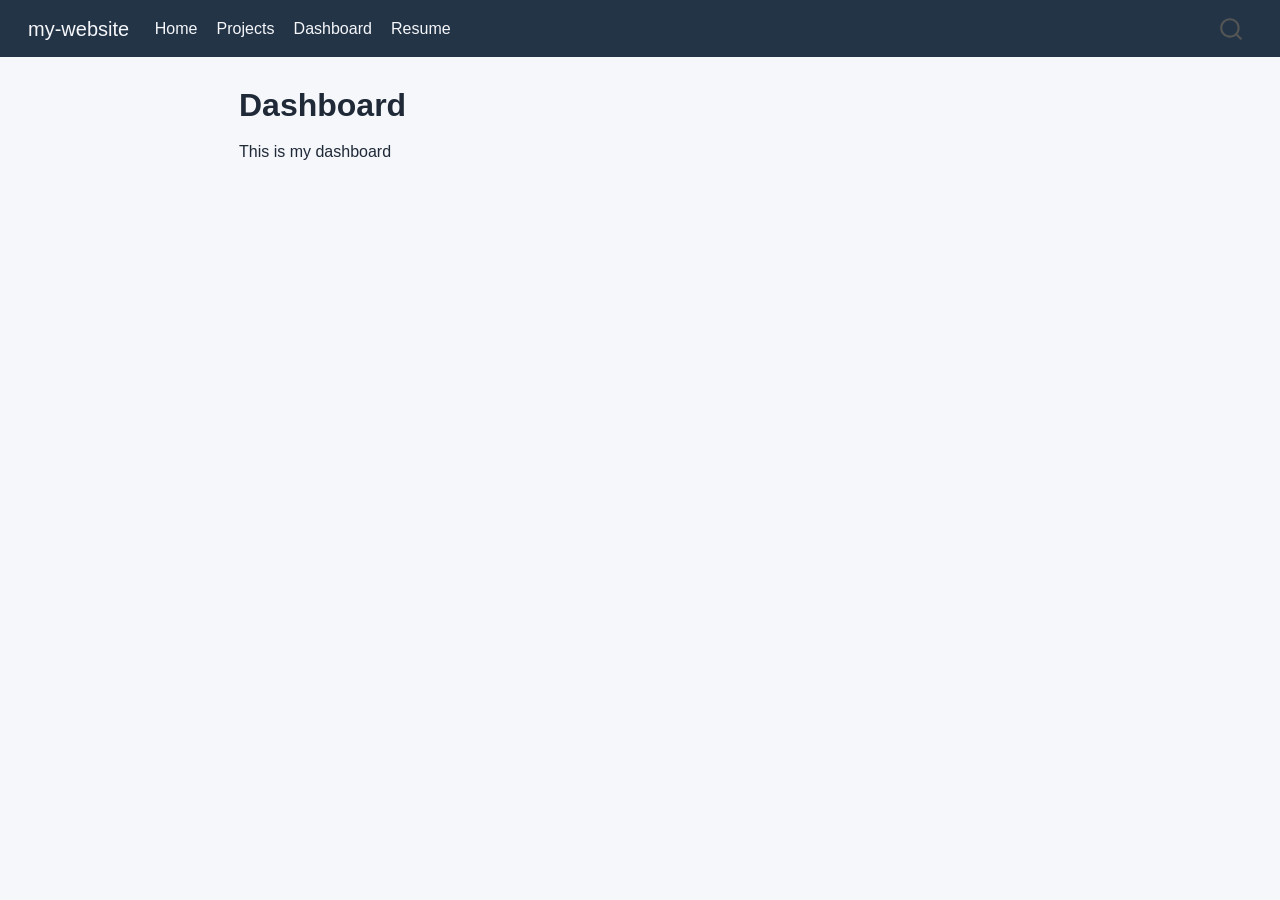
==== dashboard.html @ b2fcf681 "Built site for gh-pages" ====
<!DOCTYPE html>
<html xmlns="http://www.w3.org/1999/xhtml" lang="en" xml:lang="en"><head>

<meta charset="utf-8">
<meta name="generator" content="quarto-1.9.37">

<meta name="viewport" content="width=device-width, initial-scale=1.0, user-scalable=yes">


<title>Dashboard – my-website</title>
<style>
/* Default styles provided by pandoc.
** See https://pandoc.org/MANUAL.html#variables-for-html for config info.
*/
code{white-space: pre-wrap;}
span.smallcaps{font-variant: small-caps;}
div.columns{display: flex; gap: min(4vw, 1.5em);}
div.column{flex: auto; overflow-x: auto;}
div.hanging-indent{margin-left: 1.5em; text-indent: -1.5em;}
ul.task-list{list-style: none;}
ul.task-list li input[type="checkbox"] {
  width: 0.8em;
  margin: 0 0.8em 0.2em -1em; /* quarto-specific, see https://github.com/quarto-dev/quarto-cli/issues/4556 */ 
  vertical-align: middle;
}
</style>


<script src="site_libs/quarto-nav/quarto-nav.js"></script>
<script src="site_libs/quarto-nav/headroom.min.js"></script>
<script src="site_libs/clipboard/clipboard.min.js"></script>
<script src="site_libs/quarto-search/autocomplete.umd.js"></script>
<script src="site_libs/quarto-search/fuse.min.js"></script>
<script src="site_libs/quarto-search/quarto-search.js"></script>
<meta name="quarto:offset" content="./">
<script src="site_libs/quarto-html/quarto.js" type="module"></script>
<script src="site_libs/quarto-html/tabsets/tabsets.js" type="module"></script>
<script src="site_libs/quarto-html/popper.min.js"></script>
<script src="site_libs/quarto-html/tippy.umd.min.js"></script>
<script src="site_libs/quarto-html/anchor.min.js"></script>
<link href="site_libs/quarto-html/tippy.css" rel="stylesheet">
<link href="site_libs/quarto-html/quarto-syntax-highlighting-7f8f88aac4f3542376d5c11b86a4c14d.css" rel="stylesheet" id="quarto-text-highlighting-styles">
<script src="site_libs/bootstrap/bootstrap.min.js"></script>
<link href="site_libs/bootstrap/bootstrap-icons.css" rel="stylesheet">
<link href="site_libs/bootstrap/bootstrap-26445c06ce2e03be5a91d773bb42585d.min.css" rel="stylesheet" append-hash="true" id="quarto-bootstrap" data-mode="light">
<script id="quarto-search-options" type="application/json">{
  "location": "navbar",
  "copy-button": false,
  "collapse-after": 3,
  "panel-placement": "end",
  "type": "overlay",
  "limit": 50,
  "keyboard-shortcut": [
    "f",
    "/",
    "s"
  ],
  "show-item-context": false,
  "language": {
    "search-no-results-text": "No results",
    "search-matching-documents-text": "matching documents",
    "search-copy-link-title": "Copy link to search",
    "search-hide-matches-text": "Hide additional matches",
    "search-more-match-text": "more match in this document",
    "search-more-matches-text": "more matches in this document",
    "search-clear-button-title": "Clear",
    "search-text-placeholder": "",
    "search-detached-cancel-button-title": "Cancel",
    "search-submit-button-title": "Submit",
    "search-label": "Search"
  }
}</script>


<link rel="stylesheet" href="styles.css">
</head>

<body class="nav-fixed fullcontent quarto-light">

<div id="quarto-search-results"></div>
  <header id="quarto-header" class="headroom fixed-top">
    <nav class="navbar navbar-expand-lg " data-bs-theme="dark">
      <div class="navbar-container container-fluid">
      <div class="navbar-brand-container mx-auto">
    <a class="navbar-brand" href="./index.html">
    <span class="navbar-title">my-website</span>
    </a>
  </div>
            <div id="quarto-search" class="" title="Search"></div>
          <button class="navbar-toggler" type="button" data-bs-toggle="collapse" data-bs-target="#navbarCollapse" aria-controls="navbarCollapse" role="menu" aria-expanded="false" aria-label="Toggle navigation" onclick="if (window.quartoToggleHeadroom) { window.quartoToggleHeadroom(); }">
  <span class="navbar-toggler-icon"></span>
</button>
          <div class="collapse navbar-collapse" id="navbarCollapse">
            <ul class="navbar-nav navbar-nav-scroll me-auto">
  <li class="nav-item">
    <a class="nav-link" href="./index.html"> 
<span class="menu-text">Home</span></a>
  </li>  
  <li class="nav-item">
    <a class="nav-link" href="./projects.html"> 
<span class="menu-text">Projects</span></a>
  </li>  
  <li class="nav-item">
    <a class="nav-link active" href="./dashboard.html" aria-current="page"> 
<span class="menu-text">Dashboard</span></a>
  </li>  
  <li class="nav-item">
    <a class="nav-link" href="./resume.html"> 
<span class="menu-text">Resume</span></a>
  </li>  
</ul>
          </div> <!-- /navcollapse -->
            <div class="quarto-navbar-tools">
</div>
      </div> <!-- /container-fluid -->
    </nav>
</header>
<!-- content -->
<div id="quarto-content" class="quarto-container page-columns page-rows-contents page-layout-article page-navbar">
<!-- sidebar -->
<!-- margin-sidebar -->
    
<!-- main -->
<main class="content" id="quarto-document-content">

<header id="title-block-header" class="quarto-title-block default">
<div class="quarto-title">
<h1 class="title">Dashboard</h1>
</div>



<div class="quarto-title-meta">

    
  
    
  </div>
  


</header>


<p>This is my dashboard</p>



</main> <!-- /main -->
<script id="quarto-html-after-body" type="application/javascript">
  window.document.addEventListener("DOMContentLoaded", function (event) {
    const icon = "";
    const anchorJS = new window.AnchorJS();
    anchorJS.options = {
      placement: 'right',
      icon: icon
    };
    anchorJS.add('.anchored');
    const isCodeAnnotation = (el) => {
      for (const clz of el.classList) {
        if (clz.startsWith('code-annotation-')) {                     
          return true;
        }
      }
      return false;
    }
    const onCopySuccess = function(e) {
      // button target
      const button = e.trigger;
      // don't keep focus
      button.blur();
      // flash "checked"
      button.classList.add('code-copy-button-checked');
      var currentTitle = button.getAttribute("title");
      button.setAttribute("title", "Copied!");
      let tooltip;
      if (window.bootstrap) {
        button.setAttribute("data-bs-toggle", "tooltip");
        button.setAttribute("data-bs-placement", "left");
        button.setAttribute("data-bs-title", "Copied!");
        tooltip = new bootstrap.Tooltip(button, 
          { trigger: "manual", 
            customClass: "code-copy-button-tooltip",
            offset: [0, -8]});
        tooltip.show();    
      }
      setTimeout(function() {
        if (tooltip) {
          tooltip.hide();
          button.removeAttribute("data-bs-title");
          button.removeAttribute("data-bs-toggle");
          button.removeAttribute("data-bs-placement");
        }
        button.setAttribute("title", currentTitle);
        button.classList.remove('code-copy-button-checked');
      }, 1000);
      // clear code selection
      e.clearSelection();
    }
    const getTextToCopy = function(trigger) {
      const outerScaffold = trigger.parentElement.cloneNode(true);
      const codeEl = outerScaffold.querySelector('code');
      for (const childEl of codeEl.children) {
        if (isCodeAnnotation(childEl)) {
          childEl.remove();
        }
      }
      return codeEl.innerText;
    }
    const clipboard = new window.ClipboardJS('.code-copy-button:not([data-in-quarto-modal])', {
      text: getTextToCopy
    });
    clipboard.on('success', onCopySuccess);
    if (window.document.getElementById('quarto-embedded-source-code-modal')) {
      const clipboardModal = new window.ClipboardJS('.code-copy-button[data-in-quarto-modal]', {
        text: getTextToCopy,
        container: window.document.getElementById('quarto-embedded-source-code-modal')
      });
      clipboardModal.on('success', onCopySuccess);
    }
      var localhostRegex = new RegExp(/^(?:http|https):\/\/localhost\:?[0-9]*\//);
      var mailtoRegex = new RegExp(/^mailto:/);
        var filterRegex = new RegExp('/' + window.location.host + '/');
      var isInternal = (href) => {
          return filterRegex.test(href) || localhostRegex.test(href) || mailtoRegex.test(href);
      }
      // Inspect non-navigation links and adorn them if external
     var links = window.document.querySelectorAll('a[href]:not(.nav-link):not(.navbar-brand):not(.toc-action):not(.sidebar-link):not(.sidebar-item-toggle):not(.pagination-link):not(.no-external):not([aria-hidden]):not(.dropdown-item):not(.quarto-navigation-tool):not(.about-link)');
      for (var i=0; i<links.length; i++) {
        const link = links[i];
        if (!isInternal(link.href)) {
          // undo the damage that might have been done by quarto-nav.js in the case of
          // links that we want to consider external
          if (link.dataset.originalHref !== undefined) {
            link.href = link.dataset.originalHref;
          }
        }
      }
    function tippyHover(el, contentFn, onTriggerFn, onUntriggerFn) {
      const config = {
        allowHTML: true,
        maxWidth: 500,
        delay: 100,
        arrow: false,
        appendTo: function(el) {
            return el.parentElement;
        },
        interactive: true,
        interactiveBorder: 10,
        theme: 'quarto',
        placement: 'bottom-start',
      };
      if (contentFn) {
        config.content = contentFn;
      }
      if (onTriggerFn) {
        config.onTrigger = onTriggerFn;
      }
      if (onUntriggerFn) {
        config.onUntrigger = onUntriggerFn;
      }
      window.tippy(el, config); 
    }
    const noterefs = window.document.querySelectorAll('a[role="doc-noteref"]');
    for (var i=0; i<noterefs.length; i++) {
      const ref = noterefs[i];
      tippyHover(ref, function() {
        // use id or data attribute instead here
        let href = ref.getAttribute('data-footnote-href') || ref.getAttribute('href');
        try { href = new URL(href).hash; } catch {}
        const id = href.replace(/^#\/?/, "");
        const note = window.document.getElementById(id);
        if (note) {
          return note.innerHTML;
        } else {
          return "";
        }
      });
    }
    const xrefs = window.document.querySelectorAll('a.quarto-xref');
    const processXRef = (id, note) => {
      // Strip column container classes
      const stripColumnClz = (el) => {
        el.classList.remove("page-full", "page-columns");
        if (el.children) {
          for (const child of el.children) {
            stripColumnClz(child);
          }
        }
      }
      stripColumnClz(note)
      if (id === null || id.startsWith('sec-')) {
        // Special case sections, only their first couple elements
        const container = document.createElement("div");
        if (note.children && note.children.length > 2) {
          container.appendChild(note.children[0].cloneNode(true));
          for (let i = 1; i < note.children.length; i++) {
            const child = note.children[i];
            if (child.tagName === "P" && child.innerText === "") {
              continue;
            } else {
              container.appendChild(child.cloneNode(true));
              break;
            }
          }
          if (window.Quarto?.typesetMath) {
            window.Quarto.typesetMath(container);
          }
          return container.innerHTML
        } else {
          if (window.Quarto?.typesetMath) {
            window.Quarto.typesetMath(note);
          }
          return note.innerHTML;
        }
      } else {
        // Remove any anchor links if they are present
        const anchorLink = note.querySelector('a.anchorjs-link');
        if (anchorLink) {
          anchorLink.remove();
        }
        if (window.Quarto?.typesetMath) {
          window.Quarto.typesetMath(note);
        }
        if (note.classList.contains("callout")) {
          return note.outerHTML;
        } else {
          return note.innerHTML;
        }
      }
    }
    for (var i=0; i<xrefs.length; i++) {
      const xref = xrefs[i];
      tippyHover(xref, undefined, function(instance) {
        instance.disable();
        let url = xref.getAttribute('href');
        let hash = undefined; 
        if (url.startsWith('#')) {
          hash = url;
        } else {
          try { hash = new URL(url).hash; } catch {}
        }
        if (hash) {
          const id = hash.replace(/^#\/?/, "");
          const note = window.document.getElementById(id);
          if (note !== null) {
            try {
              const html = processXRef(id, note.cloneNode(true));
              instance.setContent(html);
            } finally {
              instance.enable();
              instance.show();
            }
          } else {
            // See if we can fetch this
            fetch(url.split('#')[0])
            .then(res => res.text())
            .then(html => {
              const parser = new DOMParser();
              const htmlDoc = parser.parseFromString(html, "text/html");
              const note = htmlDoc.getElementById(id);
              if (note !== null) {
                const html = processXRef(id, note);
                instance.setContent(html);
              } 
            }).finally(() => {
              instance.enable();
              instance.show();
            });
          }
        } else {
          // See if we can fetch a full url (with no hash to target)
          // This is a special case and we should probably do some content thinning / targeting
          fetch(url)
          .then(res => res.text())
          .then(html => {
            const parser = new DOMParser();
            const htmlDoc = parser.parseFromString(html, "text/html");
            const note = htmlDoc.querySelector('main.content');
            if (note !== null) {
              // This should only happen for chapter cross references
              // (since there is no id in the URL)
              // remove the first header
              if (note.children.length > 0 && note.children[0].tagName === "HEADER") {
                note.children[0].remove();
              }
              const html = processXRef(null, note);
              instance.setContent(html);
            } 
          }).finally(() => {
            instance.enable();
            instance.show();
          });
        }
      }, function(instance) {
      });
    }
        let selectedAnnoteEl;
        const selectorForAnnotation = ( cell, annotation) => {
          let cellAttr = 'data-code-cell="' + cell + '"';
          let lineAttr = 'data-code-annotation="' +  annotation + '"';
          const selector = 'span[' + cellAttr + '][' + lineAttr + ']';
          return selector;
        }
        const selectCodeLines = (annoteEl) => {
          const doc = window.document;
          const targetCell = annoteEl.getAttribute("data-target-cell");
          const targetAnnotation = annoteEl.getAttribute("data-target-annotation");
          const annoteSpan = window.document.querySelector(selectorForAnnotation(targetCell, targetAnnotation));
          const lines = annoteSpan.getAttribute("data-code-lines").split(",");
          const lineIds = lines.map((line) => {
            return targetCell + "-" + line;
          })
          let top = null;
          let height = null;
          let parent = null;
          if (lineIds.length > 0) {
              //compute the position of the single el (top and bottom and make a div)
              const el = window.document.getElementById(lineIds[0]);
              top = el.offsetTop;
              height = el.offsetHeight;
              parent = el.parentElement.parentElement;
            if (lineIds.length > 1) {
              const lastEl = window.document.getElementById(lineIds[lineIds.length - 1]);
              const bottom = lastEl.offsetTop + lastEl.offsetHeight;
              height = bottom - top;
            }
            if (top !== null && height !== null && parent !== null) {
              // cook up a div (if necessary) and position it 
              let div = window.document.getElementById("code-annotation-line-highlight");
              if (div === null) {
                div = window.document.createElement("div");
                div.setAttribute("id", "code-annotation-line-highlight");
                div.style.position = 'absolute';
                parent.appendChild(div);
              }
              div.style.top = top - 2 + "px";
              div.style.height = height + 4 + "px";
              div.style.left = 0;
              let gutterDiv = window.document.getElementById("code-annotation-line-highlight-gutter");
              if (gutterDiv === null) {
                gutterDiv = window.document.createElement("div");
                gutterDiv.setAttribute("id", "code-annotation-line-highlight-gutter");
                gutterDiv.style.position = 'absolute';
                const codeCell = window.document.getElementById(targetCell);
                const gutter = codeCell.querySelector('.code-annotation-gutter');
                gutter.appendChild(gutterDiv);
              }
              gutterDiv.style.top = top - 2 + "px";
              gutterDiv.style.height = height + 4 + "px";
            }
            selectedAnnoteEl = annoteEl;
          }
        };
        const unselectCodeLines = () => {
          const elementsIds = ["code-annotation-line-highlight", "code-annotation-line-highlight-gutter"];
          elementsIds.forEach((elId) => {
            const div = window.document.getElementById(elId);
            if (div) {
              div.remove();
            }
          });
          selectedAnnoteEl = undefined;
        };
          // Handle positioning of the toggle
      window.addEventListener(
        "resize",
        throttle(() => {
          elRect = undefined;
          if (selectedAnnoteEl) {
            selectCodeLines(selectedAnnoteEl);
          }
        }, 10)
      );
      function throttle(fn, ms) {
      let throttle = false;
      let timer;
        return (...args) => {
          if(!throttle) { // first call gets through
              fn.apply(this, args);
              throttle = true;
          } else { // all the others get throttled
              if(timer) clearTimeout(timer); // cancel #2
              timer = setTimeout(() => {
                fn.apply(this, args);
                timer = throttle = false;
              }, ms);
          }
        };
      }
        // Attach click handler to the DT
        const annoteDls = window.document.querySelectorAll('dt[data-target-cell]');
        for (const annoteDlNode of annoteDls) {
          annoteDlNode.addEventListener('click', (event) => {
            const clickedEl = event.target;
            if (clickedEl !== selectedAnnoteEl) {
              unselectCodeLines();
              const activeEl = window.document.querySelector('dt[data-target-cell].code-annotation-active');
              if (activeEl) {
                activeEl.classList.remove('code-annotation-active');
              }
              selectCodeLines(clickedEl);
              clickedEl.classList.add('code-annotation-active');
            } else {
              // Unselect the line
              unselectCodeLines();
              clickedEl.classList.remove('code-annotation-active');
            }
          });
        }
    const findCites = (el) => {
      const parentEl = el.parentElement;
      if (parentEl) {
        const cites = parentEl.dataset.cites;
        if (cites) {
          return {
            el,
            cites: cites.split(' ')
          };
        } else {
          return findCites(el.parentElement)
        }
      } else {
        return undefined;
      }
    };
    var bibliorefs = window.document.querySelectorAll('a[role="doc-biblioref"]');
    for (var i=0; i<bibliorefs.length; i++) {
      const ref = bibliorefs[i];
      const citeInfo = findCites(ref);
      if (citeInfo) {
        tippyHover(citeInfo.el, function() {
          var popup = window.document.createElement('div');
          citeInfo.cites.forEach(function(cite) {
            var citeDiv = window.document.createElement('div');
            citeDiv.classList.add('hanging-indent');
            citeDiv.classList.add('csl-entry');
            var biblioDiv = window.document.getElementById('ref-' + cite);
            if (biblioDiv) {
              citeDiv.innerHTML = biblioDiv.innerHTML;
            }
            popup.appendChild(citeDiv);
          });
          return popup.innerHTML;
        });
      }
    }
  });
  </script>
</div> <!-- /content -->




</body></html>
---- site_libs/quarto-html/tippy.css ----
.tippy-box[data-animation=fade][data-state=hidden]{opacity:0}[data-tippy-root]{max-width:calc(100vw - 10px)}.tippy-box{position:relative;background-color:#333;color:#fff;border-radius:4px;font-size:14px;line-height:1.4;white-space:normal;outline:0;transition-property:transform,visibility,opacity}.tippy-box[data-placement^=top]>.tippy-arrow{bottom:0}.tippy-box[data-placement^=top]>.tippy-arrow:before{bottom:-7px;left:0;border-width:8px 8px 0;border-top-color:initial;transform-origin:center top}.tippy-box[data-placement^=bottom]>.tippy-arrow{top:0}.tippy-box[data-placement^=bottom]>.tippy-arrow:before{top:-7px;left:0;border-width:0 8px 8px;border-bottom-color:initial;transform-origin:center bottom}.tippy-box[data-placement^=left]>.tippy-arrow{right:0}.tippy-box[data-placement^=left]>.tippy-arrow:before{border-width:8px 0 8px 8px;border-left-color:initial;right:-7px;transform-origin:center left}.tippy-box[data-placement^=right]>.tippy-arrow{left:0}.tippy-box[data-placement^=right]>.tippy-arrow:before{left:-7px;border-width:8px 8px 8px 0;border-right-color:initial;transform-origin:center right}.tippy-box[data-inertia][data-state=visible]{transition-timing-function:cubic-bezier(.54,1.5,.38,1.11)}.tippy-arrow{width:16px;height:16px;color:#333}.tippy-arrow:before{content:"";position:absolute;border-color:transparent;border-style:solid}.tippy-content{position:relative;padding:5px 9px;z-index:1}
---- site_libs/quarto-html/quarto-syntax-highlighting-7f8f88aac4f3542376d5c11b86a4c14d.css ----
/* quarto syntax highlight colors */
:root {
  --quarto-hl-ot-color: #003B4F;
  --quarto-hl-at-color: #657422;
  --quarto-hl-ss-color: #20794D;
  --quarto-hl-an-color: #5E5E5E;
  --quarto-hl-fu-color: #4758AB;
  --quarto-hl-st-color: #20794D;
  --quarto-hl-cf-color: #003B4F;
  --quarto-hl-op-color: #5E5E5E;
  --quarto-hl-er-color: #AD0000;
  --quarto-hl-bn-color: #AD0000;
  --quarto-hl-al-color: #AD0000;
  --quarto-hl-va-color: #111111;
  --quarto-hl-bu-color: inherit;
  --quarto-hl-ex-color: inherit;
  --quarto-hl-pp-color: #AD0000;
  --quarto-hl-in-color: #5E5E5E;
  --quarto-hl-vs-color: #20794D;
  --quarto-hl-wa-color: #5E5E5E;
  --quarto-hl-do-color: #5E5E5E;
  --quarto-hl-im-color: #00769E;
  --quarto-hl-ch-color: #20794D;
  --quarto-hl-dt-color: #AD0000;
  --quarto-hl-fl-color: #AD0000;
  --quarto-hl-co-color: #5E5E5E;
  --quarto-hl-cv-color: #5E5E5E;
  --quarto-hl-cn-color: #8f5902;
  --quarto-hl-sc-color: #5E5E5E;
  --quarto-hl-dv-color: #AD0000;
  --quarto-hl-kw-color: #003B4F;
}

/* other quarto variables */
:root {
  --quarto-font-monospace: SFMono-Regular, Menlo, Monaco, Consolas, "Liberation Mono", "Courier New", monospace;
}

/* syntax highlight based on Pandoc's rules */
pre > code.sourceCode > span {
  color: #003B4F;
}

code.sourceCode > span {
  color: #003B4F;
}

div.sourceCode,
div.sourceCode pre.sourceCode {
  color: #003B4F;
}

/* Normal */
code span {
  color: #003B4F;
}

/* Alert */
code span.al {
  color: #AD0000;
  font-style: inherit;
}

/* Annotation */
code span.an {
  color: #5E5E5E;
  font-style: inherit;
}

/* Attribute */
code span.at {
  color: #657422;
  font-style: inherit;
}

/* BaseN */
code span.bn {
  color: #AD0000;
  font-style: inherit;
}

/* BuiltIn */
code span.bu {
  font-style: inherit;
}

/* ControlFlow */
code span.cf {
  color: #003B4F;
  font-weight: bold;
  font-style: inherit;
}

/* Char */
code span.ch {
  color: #20794D;
  font-style: inherit;
}

/* Constant */
code span.cn {
  color: #8f5902;
  font-style: inherit;
}

/* Comment */
code span.co {
  color: #5E5E5E;
  font-style: inherit;
}

/* CommentVar */
code span.cv {
  color: #5E5E5E;
  font-style: italic;
}

/* Documentation */
code span.do {
  color: #5E5E5E;
  font-style: italic;
}

/* DataType */
code span.dt {
  color: #AD0000;
  font-style: inherit;
}

/* DecVal */
code span.dv {
  color: #AD0000;
  font-style: inherit;
}

/* Error */
code span.er {
  color: #AD0000;
  font-style: inherit;
}

/* Extension */
code span.ex {
  font-style: inherit;
}

/* Float */
code span.fl {
  color: #AD0000;
  font-style: inherit;
}

/* Function */
code span.fu {
  color: #4758AB;
  font-style: inherit;
}

/* Import */
code span.im {
  color: #00769E;
  font-style: inherit;
}

/* Information */
code span.in {
  color: #5E5E5E;
  font-style: inherit;
}

/* Keyword */
code span.kw {
  color: #003B4F;
  font-weight: bold;
  font-style: inherit;
}

/* Operator */
code span.op {
  color: #5E5E5E;
  font-style: inherit;
}

/* Other */
code span.ot {
  color: #003B4F;
  font-style: inherit;
}

/* Preprocessor */
code span.pp {
  color: #AD0000;
  font-style: inherit;
}

/* SpecialChar */
code span.sc {
  color: #5E5E5E;
  font-style: inherit;
}

/* SpecialString */
code span.ss {
  color: #20794D;
  font-style: inherit;
}

/* String */
code span.st {
  color: #20794D;
  font-style: inherit;
}

/* Variable */
code span.va {
  color: #111111;
  font-style: inherit;
}

/* VerbatimString */
code span.vs {
  color: #20794D;
  font-style: inherit;
}

/* Warning */
code span.wa {
  color: #5E5E5E;
  font-style: italic;
}

.prevent-inlining {
  content: "</";
}

/*# sourceMappingURL=789ad8cd35626ba772517505b42a116e.css.map */
---- styles.css ----
/* css styles */

/* Navbar background */
.navbar {
  background-color: #243447;
}

/* ALL navbar links (Home, Projects, Blogs) */
.navbar .nav-link {
  color: #F5F7FA !important;
}

/* Hover underline ONLY */
.navbar .nav-link:hover {
  text-decoration: underline;
  text-underline-offset: 4px;
}

/* Page background */
body {
  background-color: #F5F7FA;
}

/* Title (brand) */
.navbar-brand {
  color: #F5F7FA !important;
  text-decoration: none !important;
}

/* Title hover (optional underline) */
.navbar-brand:hover {
  color: #F5F7FA !important;
  text-decoration: underline;
  text-underline-offset: 4px;
}

/* Main text color */
body {
  color: #1F2937;
}

/* Link color */
a {
  color: #2563EB;
}

/* Active page (no blue, no underline) */
.navbar .nav-link.active {
  color: #F5F7FA !important;
  text-decoration: none !important;
}
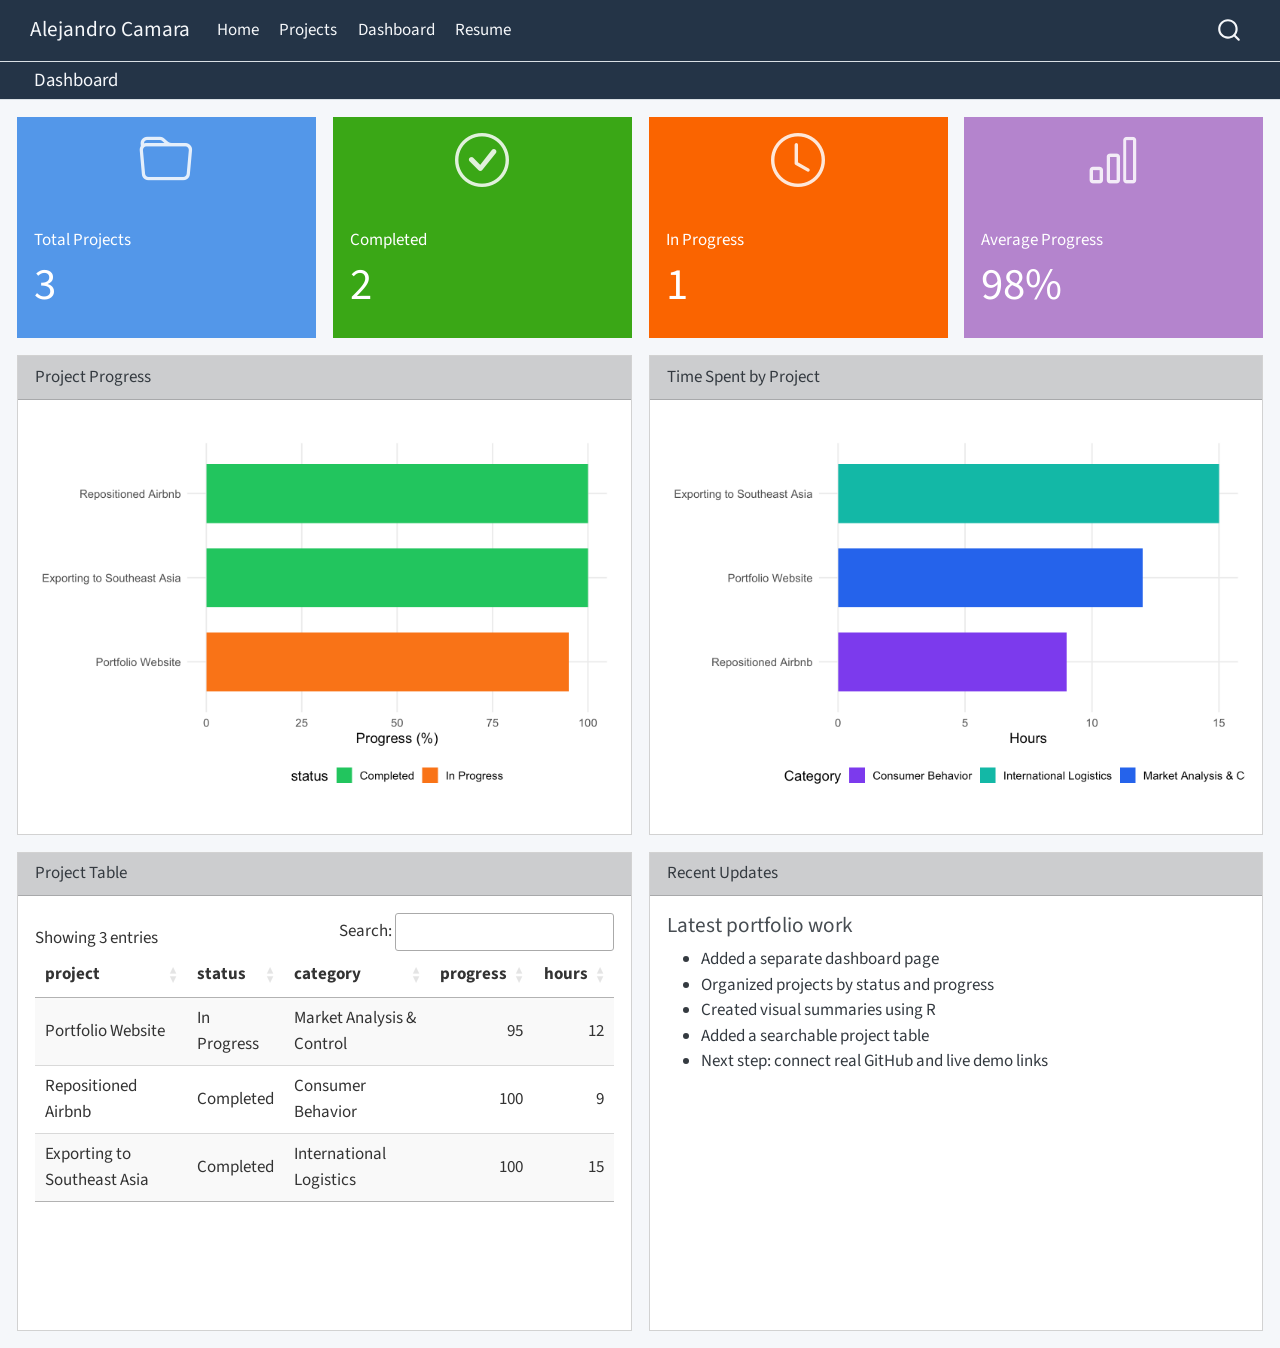
==== commit f708cfa1: "Built site for gh-pages" ====
--- a/dashboard.html
+++ b/dashboard.html
@@ -7,7 +7,7 @@
 <meta name="viewport" content="width=device-width, initial-scale=1.0, user-scalable=yes">
 
 
-<title>Dashboard – my-website</title>
+<title>Dashboard – Alejandro Camara</title>
 <style>
 /* Default styles provided by pandoc.
 ** See https://pandoc.org/MANUAL.html#variables-for-html for config info.
@@ -39,10 +39,22 @@
 <script src="site_libs/quarto-html/tippy.umd.min.js"></script>
 <script src="site_libs/quarto-html/anchor.min.js"></script>
 <link href="site_libs/quarto-html/tippy.css" rel="stylesheet">
-<link href="site_libs/quarto-html/quarto-syntax-highlighting-7f8f88aac4f3542376d5c11b86a4c14d.css" rel="stylesheet" id="quarto-text-highlighting-styles">
+<link href="site_libs/quarto-html/quarto-syntax-highlighting-7f8f88aac4f3542376d5c11b86a4c14d.css" rel="stylesheet" class="quarto-color-scheme" id="quarto-text-highlighting-styles">
+<link href="site_libs/quarto-html/quarto-syntax-highlighting-dark-d0ae9245876894da5ac7e18953ecc5cc.css" rel="stylesheet" class="quarto-color-scheme quarto-color-alternate" id="quarto-text-highlighting-styles">
+<link href="site_libs/quarto-html/quarto-syntax-highlighting-7f8f88aac4f3542376d5c11b86a4c14d.css" rel="stylesheet" class="quarto-color-scheme-extra" id="quarto-text-highlighting-styles">
 <script src="site_libs/bootstrap/bootstrap.min.js"></script>
 <link href="site_libs/bootstrap/bootstrap-icons.css" rel="stylesheet">
-<link href="site_libs/bootstrap/bootstrap-26445c06ce2e03be5a91d773bb42585d.min.css" rel="stylesheet" append-hash="true" id="quarto-bootstrap" data-mode="light">
+<link href="site_libs/bootstrap/bootstrap-158031087360bce0ff56dc785ce39e06.min.css" rel="stylesheet" append-hash="true" class="quarto-color-scheme" id="quarto-bootstrap" data-mode="light">
+<link href="site_libs/bootstrap/bootstrap-dark-158031087360bce0ff56dc785ce39e06.min.css" rel="stylesheet" append-hash="true" class="quarto-color-scheme quarto-color-alternate" id="quarto-bootstrap" data-mode="light">
+<link href="site_libs/bootstrap/bootstrap-158031087360bce0ff56dc785ce39e06.min.css" rel="stylesheet" append-hash="true" class="quarto-color-scheme-extra" id="quarto-bootstrap" data-mode="light">
+<script src="site_libs/quarto-dashboard/quarto-dashboard.js"></script>
+<script src="site_libs/quarto-dashboard/stickythead.js"></script>
+
+
+
+<script src="site_libs/quarto-dashboard/web-components.js" type="module"></script>
+<script src="site_libs/quarto-dashboard/components.js"></script>
+
 <script id="quarto-search-options" type="application/json">{
   "location": "navbar",
   "copy-button": false,
@@ -70,12 +82,23 @@
     "search-label": "Search"
   }
 }</script>
+<link href="site_libs/htmltools-fill-0.5.9/fill.css" rel="stylesheet">
+<script src="site_libs/htmlwidgets-1.6.4/htmlwidgets.js"></script>
+<link href="site_libs/datatables-css-0.0.0/datatables-crosstalk.css" rel="stylesheet">
+<script src="site_libs/datatables-binding-0.34.0/datatables.js"></script>
+<script src="site_libs/jquery-3.6.0/jquery-3.6.0.min.js"></script>
+<link href="site_libs/dt-core-1.13.6/css/jquery.dataTables.min.css" rel="stylesheet">
+<link href="site_libs/dt-core-1.13.6/css/jquery.dataTables.extra.css" rel="stylesheet">
+<script src="site_libs/dt-core-1.13.6/js/jquery.dataTables.min.js"></script>
+<link href="site_libs/crosstalk-1.2.2/css/crosstalk.min.css" rel="stylesheet">
+<script src="site_libs/crosstalk-1.2.2/js/crosstalk.min.js"></script>
 
 
 <link rel="stylesheet" href="styles.css">
 </head>
 
-<body class="nav-fixed fullcontent quarto-light">
+<body class="quarto-dashboard nav-fixed fullcontent quarto-light">
+
 
 <div id="quarto-search-results"></div>
   <header id="quarto-header" class="headroom fixed-top">
@@ -83,7 +106,7 @@
       <div class="navbar-container container-fluid">
       <div class="navbar-brand-container mx-auto">
     <a class="navbar-brand" href="./index.html">
-    <span class="navbar-title">my-website</span>
+    <span class="navbar-title">Alejandro Camara</span>
     </a>
   </div>
             <div id="quarto-search" class="" title="Search"></div>
@@ -114,39 +137,186 @@
 </div>
       </div> <!-- /container-fluid -->
     </nav>
-</header>
+<header id="quarto-dashboard-header">
+<nav class="navbar navbar-expand-md slim" data-bs-theme="dark">
+  <div class="navbar-container container-fluid">
+    <button class="navbar-toggler hidden" type="button" data-bs-toggle="collapse" data-bs-target="#dashboard-collapse" aria-controls="dashboard-collapse" aria-expanded="false" aria-label="Toggle navigation">
+      <span class="navbar-toggler-icon"></span>
+    </button>    
+
+
+    <div class="navbar-brand-container">
+
+
+      <div class="navbar-title">
+        <div class="navbar-title-text"><a href="#">Dashboard</a></div>
+        
+        
+      </div>
+    </div>
+</div>
+</nav>
+</header></header>
 <!-- content -->
-<div id="quarto-content" class="quarto-container page-columns page-rows-contents page-layout-article page-navbar">
+<div id="quarto-content" class="quarto-container page-layout-custom page-navbar quarto-dashboard-content bslib-gap-spacing html-fill-container dashboard-scrolling">
 <!-- sidebar -->
 <!-- margin-sidebar -->
-    
 <!-- main -->
-<main class="content" id="quarto-document-content">
-
-<header id="title-block-header" class="quarto-title-block default">
-<div class="quarto-title">
-<h1 class="title">Dashboard</h1>
-</div>
-
-
-
-<div class="quarto-title-meta">
-
-    
-  
-    
-  </div>
-  
-
-
-</header>
-
-
-<p>This is my dashboard</p>
-
-
-
-</main> <!-- /main -->
+
+<div class="bslib-grid-item html-fill-item bslib-grid" data-layout="flow" style="display: grid; grid-template-rows: minmax(3em, max-content) minmax(3em, 45fr) minmax(3em, 45fr); grid-auto-columns: minmax(0, 1fr);">
+<div class="bslib-grid" style="display: grid; grid-template-columns: minmax(3em, 1fr) minmax(3em, 1fr) minmax(3em, 1fr) minmax(3em, 1fr);
+grid-auto-rows: minmax(0, 1fr);">
+<div class="card valuebox cell bslib-card html-fill-container bslib-value-box bg-primary showcase-left-center" data-bslib-card-init="" data-require-bs-caller="card()">
+<div class="card-body html-fill-item html-fill-container">
+<div data-icon="folder" class="html-fill-item html-fill-container value-box-grid">
+<div class="value-box-showcase html-fill-item html-fill-container">
+
+<i class="bi bi-folder"></i></div>
+<div class="value-box-area">
+<p class="value-box-title">
+Total Projects
+</p>
+<p class="value-box-value">
+3
+</p>
+</div>
+</div>
+</div>
+<script data-bslib-card-init="">bslib.Card.initializeAllCards();</script></div><div class="card valuebox cell bslib-card html-fill-container bslib-value-box bg-success showcase-left-center" data-bslib-card-init="" data-require-bs-caller="card()">
+<div class="card-body html-fill-item html-fill-container">
+<div data-icon="check-circle" class="html-fill-item html-fill-container value-box-grid">
+<div class="value-box-showcase html-fill-item html-fill-container">
+
+<i class="bi bi-check-circle"></i></div>
+<div class="value-box-area">
+<p class="value-box-title">
+Completed
+</p>
+<p class="value-box-value">
+2
+</p>
+</div>
+</div>
+</div>
+<script data-bslib-card-init="">bslib.Card.initializeAllCards();</script></div><div class="card valuebox cell bslib-card html-fill-container bslib-value-box bg-warning showcase-left-center" data-bslib-card-init="" data-require-bs-caller="card()">
+<div class="card-body html-fill-item html-fill-container">
+<div data-icon="clock" class="html-fill-item html-fill-container value-box-grid">
+<div class="value-box-showcase html-fill-item html-fill-container">
+
+<i class="bi bi-clock"></i></div>
+<div class="value-box-area">
+<p class="value-box-title">
+In Progress
+</p>
+<p class="value-box-value">
+1
+</p>
+</div>
+</div>
+</div>
+<script data-bslib-card-init="">bslib.Card.initializeAllCards();</script></div><div class="card valuebox cell bslib-card html-fill-container bslib-value-box bg-info showcase-left-center" data-bslib-card-init="" data-require-bs-caller="card()">
+<div class="card-body html-fill-item html-fill-container">
+<div data-icon="bar-chart" class="html-fill-item html-fill-container value-box-grid">
+<div class="value-box-showcase html-fill-item html-fill-container">
+
+<i class="bi bi-bar-chart"></i></div>
+<div class="value-box-area">
+<p class="value-box-title">
+Average Progress
+</p>
+<p class="value-box-value">
+98%
+</p>
+</div>
+</div>
+</div>
+<script data-bslib-card-init="">bslib.Card.initializeAllCards();</script></div>
+</div>
+<div class="bslib-grid" style="display: grid; grid-template-columns: minmax(3em, 1fr) minmax(3em, 1fr);
+grid-auto-rows: minmax(0, 1fr);">
+<div class="card cell bslib-card html-fill-container" data-title="Project Progress" data-bslib-card-init="" data-require-bs-caller="card()" data-full-screen="false">
+<div class="card-header"><div class="card-title"><span style="display: inline">
+Project Progress
+</span></div></div>
+<div class="card-body html-fill-item html-fill-container">
+<div class="cell-output-display html-fill-item html-fill-container">
+<img src="dashboard_files/figure-html/unnamed-chunk-6-1.png" class="img-fluid quarto-dashboard-img-contain">
+</div>
+</div>
+<bslib-tooltip placement="auto" bsoptions="[]" data-require-bs-version="5" data-require-bs-caller="tooltip()">
+    <template>Expand</template>
+    <span class="bslib-full-screen-enter badge rounded-pill">
+        <svg xmlns="http://www.w3.org/2000/svg" viewbox="0 0 24 24" style="height:1em;width:1em;" aria-hidden="true" role="img"><path d="M20 5C20 4.4 19.6 4 19 4H13C12.4 4 12 3.6 12 3C12 2.4 12.4 2 13 2H21C21.6 2 22 2.4 22 3V11C22 11.6 21.6 12 21 12C20.4 12 20 11.6 20 11V5ZM4 19C4 19.6 4.4 20 5 20H11C11.6 20 12 20.4 12 21C12 21.6 11.6 22 11 22H3C2.4 22 2 21.6 2 21V13C2 12.4 2.4 12 3 12C3.6 12 4 12.4 4 13V19Z"></path></svg>
+    </span>
+</bslib-tooltip><script data-bslib-card-init="">bslib.Card.initializeAllCards();</script></div><div class="card cell bslib-card html-fill-container" data-title="Time Spent by Project" data-bslib-card-init="" data-require-bs-caller="card()" data-full-screen="false">
+<div class="card-header"><div class="card-title"><span style="display: inline">
+Time Spent by Project
+</span></div></div>
+<div class="card-body html-fill-item html-fill-container">
+<div class="cell-output-display html-fill-item html-fill-container">
+<img src="dashboard_files/figure-html/unnamed-chunk-7-1.png" class="img-fluid quarto-dashboard-img-contain">
+</div>
+</div>
+<bslib-tooltip placement="auto" bsoptions="[]" data-require-bs-version="5" data-require-bs-caller="tooltip()">
+    <template>Expand</template>
+    <span class="bslib-full-screen-enter badge rounded-pill">
+        <svg xmlns="http://www.w3.org/2000/svg" viewbox="0 0 24 24" style="height:1em;width:1em;" aria-hidden="true" role="img"><path d="M20 5C20 4.4 19.6 4 19 4H13C12.4 4 12 3.6 12 3C12 2.4 12.4 2 13 2H21C21.6 2 22 2.4 22 3V11C22 11.6 21.6 12 21 12C20.4 12 20 11.6 20 11V5ZM4 19C4 19.6 4.4 20 5 20H11C11.6 20 12 20.4 12 21C12 21.6 11.6 22 11 22H3C2.4 22 2 21.6 2 21V13C2 12.4 2.4 12 3 12C3.6 12 4 12.4 4 13V19Z"></path></svg>
+    </span>
+</bslib-tooltip><script data-bslib-card-init="">bslib.Card.initializeAllCards();</script></div>
+</div>
+<div class="bslib-grid" style="display: grid; grid-template-columns: minmax(3em, 1fr) minmax(3em, 1fr);
+grid-auto-rows: minmax(0, 1fr);">
+<div class="card cell bslib-card html-fill-container" data-title="Project Table" data-bslib-card-init="" data-require-bs-caller="card()" data-full-screen="false">
+<div class="card-header"><div class="card-title"><span style="display: inline">
+Project Table
+</span></div></div>
+<div class="card-body html-fill-item html-fill-container">
+<div class="cell-output-display html-fill-item html-fill-container">
+<div class="datatables html-widget html-fill-item html-fill-container" id="htmlwidget-e7b017c5c778db480322" style="width:100%;height:auto;"></div>
+<script type="application/json" data-for="htmlwidget-e7b017c5c778db480322">{"x":{"filter":"none","vertical":false,"data":[["Portfolio Website","Repositioned Airbnb","Exporting to Southeast Asia"],["In Progress","Completed","Completed"],["Market Analysis &amp; Control","Consumer Behavior","International Logistics"],[95,100,100],[12,9,15]],"container":"<table class=\"display\">\n  <thead>\n    <tr>\n      <th>project<\/th>\n      <th>status<\/th>\n      <th>category<\/th>\n      <th>progress<\/th>\n      <th>hours<\/th>\n    <\/tr>\n  <\/thead>\n<\/table>","options":{"bPaginate":false,"dom":"ifrt","language":{"info":"Showing _TOTAL_ entries"},"pageLength":3,"searching":true,"lengthChange":false,"columnDefs":[{"className":"dt-right","targets":[3,4]},{"name":"project","targets":0},{"name":"status","targets":1},{"name":"category","targets":2},{"name":"progress","targets":3},{"name":"hours","targets":4}],"order":[],"autoWidth":false,"orderClasses":false}},"evals":[],"jsHooks":[]}</script>
+</div>
+</div>
+<bslib-tooltip placement="auto" bsoptions="[]" data-require-bs-version="5" data-require-bs-caller="tooltip()">
+    <template>Expand</template>
+    <span class="bslib-full-screen-enter badge rounded-pill">
+        <svg xmlns="http://www.w3.org/2000/svg" viewbox="0 0 24 24" style="height:1em;width:1em;" aria-hidden="true" role="img"><path d="M20 5C20 4.4 19.6 4 19 4H13C12.4 4 12 3.6 12 3C12 2.4 12.4 2 13 2H21C21.6 2 22 2.4 22 3V11C22 11.6 21.6 12 21 12C20.4 12 20 11.6 20 11V5ZM4 19C4 19.6 4.4 20 5 20H11C11.6 20 12 20.4 12 21C12 21.6 11.6 22 11 22H3C2.4 22 2 21.6 2 21V13C2 12.4 2.4 12 3 12C3.6 12 4 12.4 4 13V19Z"></path></svg>
+    </span>
+</bslib-tooltip><script data-bslib-card-init="">bslib.Card.initializeAllCards();</script></div><div class="card bslib-card html-fill-container" data-title="Recent Updates" data-bslib-card-init="" data-require-bs-caller="card()" data-full-screen="false">
+<div class="card-header"><div class="card-title"><span style="display: inline">
+Recent Updates
+</span></div></div>
+<div class="card-body html-fill-item html-fill-container">
+<div class="h4">
+Latest
+
+portfolio
+
+work
+</div>
+<ul>
+<li>Added a separate dashboard page<br>
+</li>
+<li>Organized projects by status and progress<br>
+</li>
+<li>Created visual summaries using R<br>
+</li>
+<li>Added a searchable project table<br>
+</li>
+<li>Next step: connect real GitHub and live demo links</li>
+</ul>
+</div>
+<bslib-tooltip placement="auto" bsoptions="[]" data-require-bs-version="5" data-require-bs-caller="tooltip()">
+    <template>Expand</template>
+    <span class="bslib-full-screen-enter badge rounded-pill">
+        <svg xmlns="http://www.w3.org/2000/svg" viewbox="0 0 24 24" style="height:1em;width:1em;" aria-hidden="true" role="img"><path d="M20 5C20 4.4 19.6 4 19 4H13C12.4 4 12 3.6 12 3C12 2.4 12.4 2 13 2H21C21.6 2 22 2.4 22 3V11C22 11.6 21.6 12 21 12C20.4 12 20 11.6 20 11V5ZM4 19C4 19.6 4.4 20 5 20H11C11.6 20 12 20.4 12 21C12 21.6 11.6 22 11 22H3C2.4 22 2 21.6 2 21V13C2 12.4 2.4 12 3 12C3.6 12 4 12.4 4 13V19Z"></path></svg>
+    </span>
+</bslib-tooltip><script data-bslib-card-init="">bslib.Card.initializeAllCards();</script></div><div id="3ade8a4a-fb1d-4a6c-8409-ac45482d5fc9" class="hidden">
+
+</div>
+</div>
+</div>
+
+
 <script id="quarto-html-after-body" type="application/javascript">
   window.document.addEventListener("DOMContentLoaded", function (event) {
     const icon = "";
@@ -220,7 +390,7 @@
     }
       var localhostRegex = new RegExp(/^(?:http|https):\/\/localhost\:?[0-9]*\//);
       var mailtoRegex = new RegExp(/^mailto:/);
-        var filterRegex = new RegExp('/' + window.location.host + '/');
+        var filterRegex = new RegExp("https:\/\/acamara-cpp\.github\.io\/portfolio-website\/");
       var isInternal = (href) => {
           return filterRegex.test(href) || localhostRegex.test(href) || mailtoRegex.test(href);
       }
@@ -549,6 +719,14 @@
   </script>
 </div> <!-- /content -->
 
+<script type="application/javascript">
+window.document.addEventListener("DOMContentLoaded", function (_event) {
+  if (window.bslib.Card) {
+    window.bslib.Card.initializeAllCards();
+  }
+}); 
+</script>
+  
 
 
 
--- a/site_libs/quarto-html/quarto-syntax-highlighting-dark-d0ae9245876894da5ac7e18953ecc5cc.css
+++ b/site_libs/quarto-html/quarto-syntax-highlighting-dark-d0ae9245876894da5ac7e18953ecc5cc.css
@@ -0,0 +1,219 @@
+/* quarto syntax highlight colors */
+:root {
+  --quarto-hl-al-color: #f07178;
+  --quarto-hl-an-color: #d4d0ab;
+  --quarto-hl-at-color: #00e0e0;
+  --quarto-hl-bn-color: #d4d0ab;
+  --quarto-hl-bu-color: #abe338;
+  --quarto-hl-ch-color: #abe338;
+  --quarto-hl-co-color: #f8f8f2;
+  --quarto-hl-cv-color: #ffd700;
+  --quarto-hl-cn-color: #ffd700;
+  --quarto-hl-cf-color: #ffa07a;
+  --quarto-hl-dt-color: #ffa07a;
+  --quarto-hl-dv-color: #d4d0ab;
+  --quarto-hl-do-color: #f8f8f2;
+  --quarto-hl-er-color: #f07178;
+  --quarto-hl-ex-color: #00e0e0;
+  --quarto-hl-fl-color: #d4d0ab;
+  --quarto-hl-fu-color: #ffa07a;
+  --quarto-hl-im-color: #abe338;
+  --quarto-hl-in-color: #d4d0ab;
+  --quarto-hl-kw-color: #ffa07a;
+  --quarto-hl-op-color: #ffa07a;
+  --quarto-hl-ot-color: #00e0e0;
+  --quarto-hl-pp-color: #dcc6e0;
+  --quarto-hl-re-color: #00e0e0;
+  --quarto-hl-sc-color: #abe338;
+  --quarto-hl-ss-color: #abe338;
+  --quarto-hl-st-color: #abe338;
+  --quarto-hl-va-color: #00e0e0;
+  --quarto-hl-vs-color: #abe338;
+  --quarto-hl-wa-color: #dcc6e0;
+}
+
+/* other quarto variables */
+:root {
+  --quarto-font-monospace: SFMono-Regular, Menlo, Monaco, Consolas, "Liberation Mono", "Courier New", monospace;
+}
+
+/* syntax highlight based on Pandoc's rules */
+pre > code.sourceCode > span {
+  color: #f8f8f2;
+}
+
+code.sourceCode > span {
+  color: #f8f8f2;
+}
+
+div.sourceCode,
+div.sourceCode pre.sourceCode {
+  color: #f8f8f2;
+}
+
+/* Normal */
+code span {
+  color: #f8f8f2;
+}
+
+/* Alert */
+code span.al {
+  color: #f07178;
+}
+
+/* Annotation */
+code span.an {
+  color: #d4d0ab;
+}
+
+/* Attribute */
+code span.at {
+  color: #00e0e0;
+}
+
+/* BaseN */
+code span.bn {
+  color: #d4d0ab;
+}
+
+/* BuiltIn */
+code span.bu {
+  color: #abe338;
+}
+
+/* ControlFlow */
+code span.cf {
+  font-weight: bold;
+  color: #ffa07a;
+}
+
+/* Char */
+code span.ch {
+  color: #abe338;
+}
+
+/* Constant */
+code span.cn {
+  color: #ffd700;
+}
+
+/* Comment */
+code span.co {
+  font-style: italic;
+  color: #f8f8f2;
+}
+
+/* CommentVar */
+code span.cv {
+  color: #ffd700;
+}
+
+/* Documentation */
+code span.do {
+  color: #f8f8f2;
+}
+
+/* DataType */
+code span.dt {
+  color: #ffa07a;
+}
+
+/* DecVal */
+code span.dv {
+  color: #d4d0ab;
+}
+
+/* Error */
+code span.er {
+  color: #f07178;
+  text-decoration: underline;
+}
+
+/* Extension */
+code span.ex {
+  font-weight: bold;
+  color: #00e0e0;
+}
+
+/* Float */
+code span.fl {
+  color: #d4d0ab;
+}
+
+/* Function */
+code span.fu {
+  color: #ffa07a;
+}
+
+/* Import */
+code span.im {
+  color: #abe338;
+}
+
+/* Information */
+code span.in {
+  color: #d4d0ab;
+}
+
+/* Keyword */
+code span.kw {
+  font-weight: bold;
+  color: #ffa07a;
+}
+
+/* Operator */
+code span.op {
+  color: #ffa07a;
+}
+
+/* Other */
+code span.ot {
+  color: #00e0e0;
+}
+
+/* Preprocessor */
+code span.pp {
+  color: #dcc6e0;
+}
+
+/* RegionMarker */
+code span.re {
+  background-color: #f8f8f2;
+  color: #00e0e0;
+}
+
+/* SpecialChar */
+code span.sc {
+  color: #abe338;
+}
+
+/* SpecialString */
+code span.ss {
+  color: #abe338;
+}
+
+/* String */
+code span.st {
+  color: #abe338;
+}
+
+/* Variable */
+code span.va {
+  color: #00e0e0;
+}
+
+/* VerbatimString */
+code span.vs {
+  color: #abe338;
+}
+
+/* Warning */
+code span.wa {
+  color: #dcc6e0;
+}
+
+.prevent-inlining {
+  content: "</";
+}
+
+/*# sourceMappingURL=e2dac9153eaf3c552d5043f9565d03d7.css.map */
--- a/site_libs/htmltools-fill-0.5.9/fill.css
+++ b/site_libs/htmltools-fill-0.5.9/fill.css
@@ -0,0 +1,21 @@
+@layer htmltools {
+  .html-fill-container {
+    display: flex;
+    flex-direction: column;
+    /* Prevent the container from expanding vertically or horizontally beyond its
+    parent's constraints. */
+    min-height: 0;
+    min-width: 0;
+  }
+  .html-fill-container > .html-fill-item {
+    /* Fill items can grow and shrink freely within
+    available vertical space in fillable container */
+    flex: 1 1 auto;
+    min-height: 0;
+    min-width: 0;
+  }
+  .html-fill-container > :not(.html-fill-item) {
+    /* Prevent shrinking or growing of non-fill items */
+    flex: 0 0 auto;
+  }
+}
--- a/site_libs/crosstalk-1.2.2/css/crosstalk.min.css
+++ b/site_libs/crosstalk-1.2.2/css/crosstalk.min.css
@@ -0,0 +1 @@
+.container-fluid.crosstalk-bscols{margin-left:-30px;margin-right:-30px;white-space:normal}body>.container-fluid.crosstalk-bscols{margin-left:auto;margin-right:auto}.crosstalk-input-checkboxgroup .crosstalk-options-group .crosstalk-options-column{display:inline-block;padding-right:12px;vertical-align:top}@media only screen and (max-width: 480px){.crosstalk-input-checkboxgroup .crosstalk-options-group .crosstalk-options-column{display:block;padding-right:inherit}}.crosstalk-input{margin-bottom:15px}.crosstalk-input .control-label{margin-bottom:0;vertical-align:middle}.crosstalk-input input[type="checkbox"]{margin:4px 0 0;margin-top:1px;line-height:normal}.crosstalk-input .checkbox{position:relative;display:block;margin-top:10px;margin-bottom:10px}.crosstalk-input .checkbox>label{padding-left:20px;margin-bottom:0;font-weight:400;cursor:pointer}.crosstalk-input .checkbox input[type="checkbox"],.crosstalk-input .checkbox-inline input[type="checkbox"]{position:absolute;margin-top:2px;margin-left:-20px}.crosstalk-input .checkbox+.checkbox{margin-top:-5px}.crosstalk-input .checkbox-inline{position:relative;display:inline-block;padding-left:20px;margin-bottom:0;font-weight:400;vertical-align:middle;cursor:pointer}.crosstalk-input .checkbox-inline+.checkbox-inline{margin-top:0;margin-left:10px}
--- a/styles.css
+++ b/styles.css
@@ -50,3 +50,20 @@
   text-decoration: none !important;
 }
 
+
+/* Change only the Quarto search magnifying glass icon */
+.navbar .aa-DetachedSearchButton svg {
+  color: #F5F7FA;
+  fill: #F5F7FA;
+}
+
+
+
+/* Generated dashboard title in the top-left */
+.quarto-dashboard .navbar-title,
+.quarto-dashboard .navbar-brand,
+.quarto-dashboard .navbar-brand .navbar-title {
+  color: #F5F7FA !important;
+}
+
+
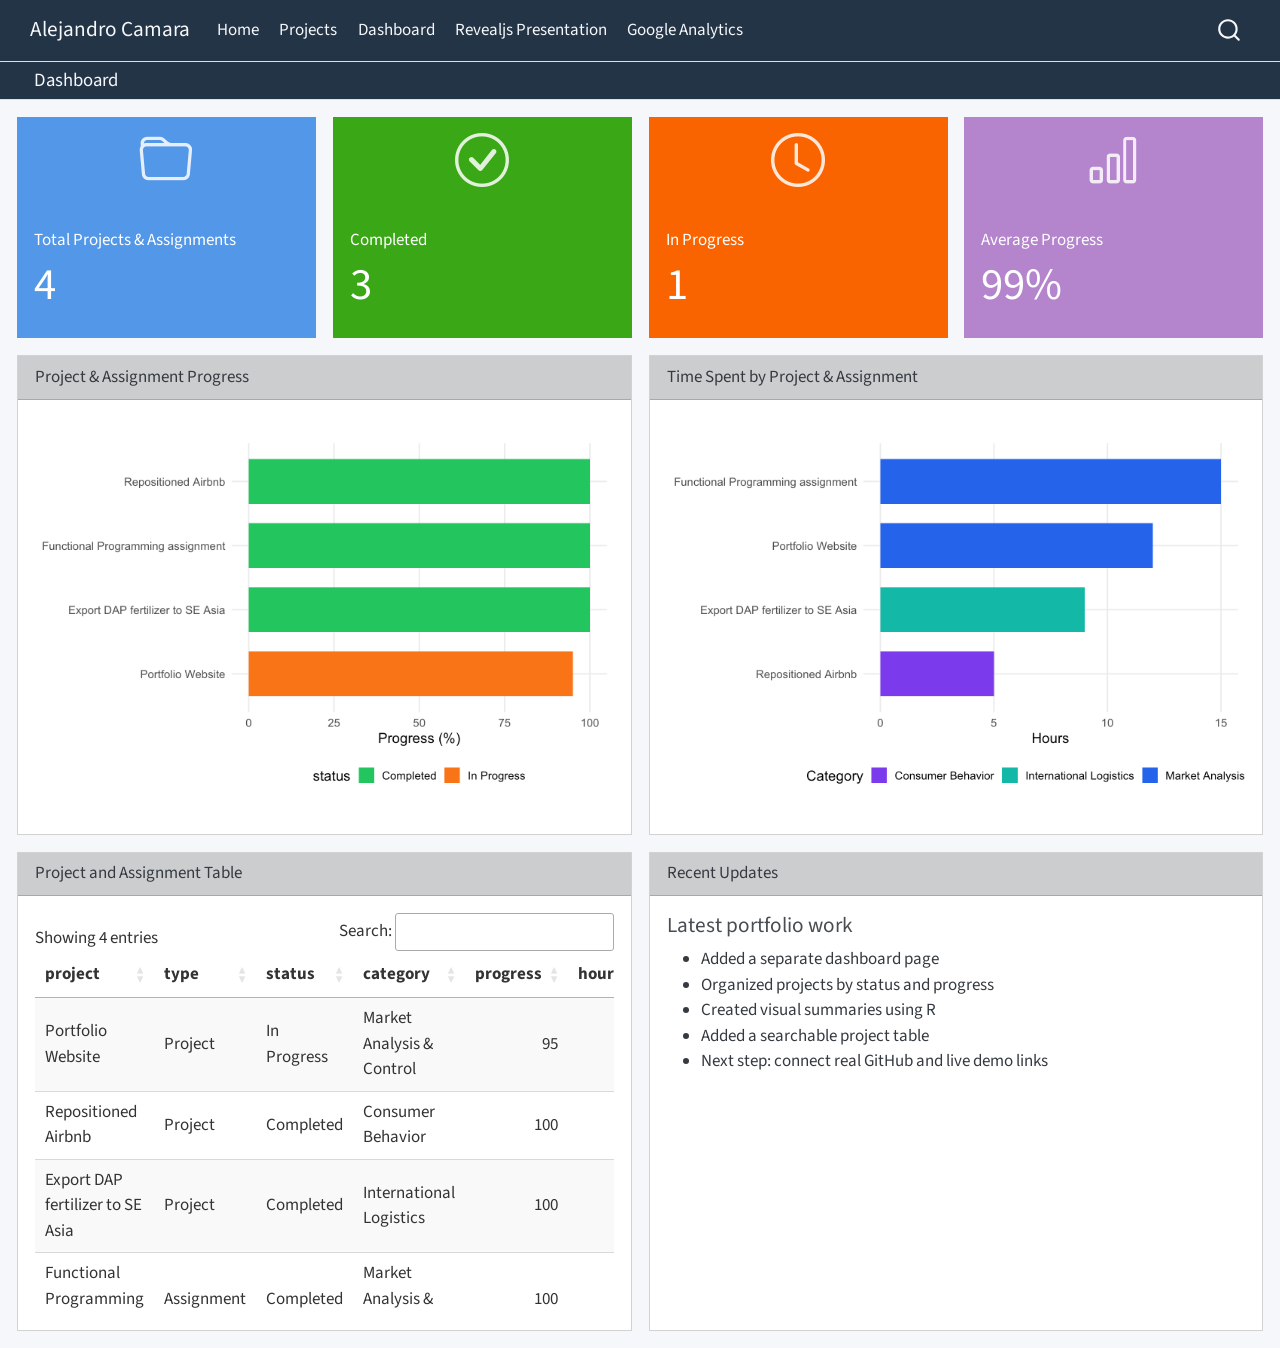
==== commit c000f875: "Built site for gh-pages" ====
--- a/dashboard.html
+++ b/dashboard.html
@@ -128,8 +128,12 @@
 <span class="menu-text">Dashboard</span></a>
   </li>  
   <li class="nav-item">
-    <a class="nav-link" href="./resume.html"> 
-<span class="menu-text">Resume</span></a>
+    <a class="nav-link" href="./revealjs-presentation.html"> 
+<span class="menu-text">Revealjs Presentation</span></a>
+  </li>  
+  <li class="nav-item">
+    <a class="nav-link" href="./google-analytics.html"> 
+<span class="menu-text">Google Analytics</span></a>
   </li>  
 </ul>
           </div> <!-- /navcollapse -->
@@ -174,10 +178,10 @@
 <i class="bi bi-folder"></i></div>
 <div class="value-box-area">
 <p class="value-box-title">
-Total Projects
+Total Projects &amp; Assignments
 </p>
 <p class="value-box-value">
-3
+4
 </p>
 </div>
 </div>
@@ -193,7 +197,7 @@
 Completed
 </p>
 <p class="value-box-value">
-2
+3
 </p>
 </div>
 </div>
@@ -225,7 +229,7 @@
 Average Progress
 </p>
 <p class="value-box-value">
-98%
+99%
 </p>
 </div>
 </div>
@@ -234,9 +238,9 @@
 </div>
 <div class="bslib-grid" style="display: grid; grid-template-columns: minmax(3em, 1fr) minmax(3em, 1fr);
 grid-auto-rows: minmax(0, 1fr);">
-<div class="card cell bslib-card html-fill-container" data-title="Project Progress" data-bslib-card-init="" data-require-bs-caller="card()" data-full-screen="false">
+<div class="card cell bslib-card html-fill-container" data-title="Project &amp; Assignment Progress" data-bslib-card-init="" data-require-bs-caller="card()" data-full-screen="false">
 <div class="card-header"><div class="card-title"><span style="display: inline">
-Project Progress
+Project &amp; Assignment Progress
 </span></div></div>
 <div class="card-body html-fill-item html-fill-container">
 <div class="cell-output-display html-fill-item html-fill-container">
@@ -248,9 +252,9 @@
     <span class="bslib-full-screen-enter badge rounded-pill">
         <svg xmlns="http://www.w3.org/2000/svg" viewbox="0 0 24 24" style="height:1em;width:1em;" aria-hidden="true" role="img"><path d="M20 5C20 4.4 19.6 4 19 4H13C12.4 4 12 3.6 12 3C12 2.4 12.4 2 13 2H21C21.6 2 22 2.4 22 3V11C22 11.6 21.6 12 21 12C20.4 12 20 11.6 20 11V5ZM4 19C4 19.6 4.4 20 5 20H11C11.6 20 12 20.4 12 21C12 21.6 11.6 22 11 22H3C2.4 22 2 21.6 2 21V13C2 12.4 2.4 12 3 12C3.6 12 4 12.4 4 13V19Z"></path></svg>
     </span>
-</bslib-tooltip><script data-bslib-card-init="">bslib.Card.initializeAllCards();</script></div><div class="card cell bslib-card html-fill-container" data-title="Time Spent by Project" data-bslib-card-init="" data-require-bs-caller="card()" data-full-screen="false">
+</bslib-tooltip><script data-bslib-card-init="">bslib.Card.initializeAllCards();</script></div><div class="card cell bslib-card html-fill-container" data-title="Time Spent by Project &amp; Assignment" data-bslib-card-init="" data-require-bs-caller="card()" data-full-screen="false">
 <div class="card-header"><div class="card-title"><span style="display: inline">
-Time Spent by Project
+Time Spent by Project &amp; Assignment
 </span></div></div>
 <div class="card-body html-fill-item html-fill-container">
 <div class="cell-output-display html-fill-item html-fill-container">
@@ -266,14 +270,14 @@
 </div>
 <div class="bslib-grid" style="display: grid; grid-template-columns: minmax(3em, 1fr) minmax(3em, 1fr);
 grid-auto-rows: minmax(0, 1fr);">
-<div class="card cell bslib-card html-fill-container" data-title="Project Table" data-bslib-card-init="" data-require-bs-caller="card()" data-full-screen="false">
+<div class="card cell bslib-card html-fill-container" data-title="Project and Assignment Table" data-bslib-card-init="" data-require-bs-caller="card()" data-full-screen="false">
 <div class="card-header"><div class="card-title"><span style="display: inline">
-Project Table
+Project and Assignment Table
 </span></div></div>
 <div class="card-body html-fill-item html-fill-container">
 <div class="cell-output-display html-fill-item html-fill-container">
-<div class="datatables html-widget html-fill-item html-fill-container" id="htmlwidget-e7b017c5c778db480322" style="width:100%;height:auto;"></div>
-<script type="application/json" data-for="htmlwidget-e7b017c5c778db480322">{"x":{"filter":"none","vertical":false,"data":[["Portfolio Website","Repositioned Airbnb","Exporting to Southeast Asia"],["In Progress","Completed","Completed"],["Market Analysis &amp; Control","Consumer Behavior","International Logistics"],[95,100,100],[12,9,15]],"container":"<table class=\"display\">\n  <thead>\n    <tr>\n      <th>project<\/th>\n      <th>status<\/th>\n      <th>category<\/th>\n      <th>progress<\/th>\n      <th>hours<\/th>\n    <\/tr>\n  <\/thead>\n<\/table>","options":{"bPaginate":false,"dom":"ifrt","language":{"info":"Showing _TOTAL_ entries"},"pageLength":3,"searching":true,"lengthChange":false,"columnDefs":[{"className":"dt-right","targets":[3,4]},{"name":"project","targets":0},{"name":"status","targets":1},{"name":"category","targets":2},{"name":"progress","targets":3},{"name":"hours","targets":4}],"order":[],"autoWidth":false,"orderClasses":false}},"evals":[],"jsHooks":[]}</script>
+<div class="datatables html-widget html-fill-item html-fill-container" id="htmlwidget-f6107564dc0f92869c06" style="width:100%;height:auto;"></div>
+<script type="application/json" data-for="htmlwidget-f6107564dc0f92869c06">{"x":{"filter":"none","vertical":false,"data":[["Portfolio Website","Repositioned Airbnb","Export DAP fertilizer to SE Asia","Functional Programming assignment"],["Project","Project","Project","Assignment"],["In Progress","Completed","Completed","Completed"],["Market Analysis &amp; Control","Consumer Behavior","International Logistics","Market Analysis &amp; Control"],[95,100,100,100],[12,5,9,15]],"container":"<table class=\"display\">\n  <thead>\n    <tr>\n      <th>project<\/th>\n      <th>type<\/th>\n      <th>status<\/th>\n      <th>category<\/th>\n      <th>progress<\/th>\n      <th>hours<\/th>\n    <\/tr>\n  <\/thead>\n<\/table>","options":{"bPaginate":false,"dom":"ifrt","language":{"info":"Showing _TOTAL_ entries"},"pageLength":3,"searching":true,"lengthChange":false,"columnDefs":[{"className":"dt-right","targets":[4,5]},{"name":"project","targets":0},{"name":"type","targets":1},{"name":"status","targets":2},{"name":"category","targets":3},{"name":"progress","targets":4},{"name":"hours","targets":5}],"order":[],"autoWidth":false,"orderClasses":false}},"evals":[],"jsHooks":[]}</script>
 </div>
 </div>
 <bslib-tooltip placement="auto" bsoptions="[]" data-require-bs-version="5" data-require-bs-caller="tooltip()">
--- a/styles.css
+++ b/styles.css
@@ -19,6 +19,11 @@
 /* Page background */
 body {
   background-color: #F5F7FA;
+}
+
+/* Secondary headings */
+h2 {
+  color: #0F766E;
 }
 
 /* Title (brand) */
@@ -66,4 +71,79 @@
   color: #F5F7FA !important;
 }
 
+.fullscreen-btn-wrap {
+  display: flex;
+  justify-content: flex-end;
+  margin-bottom: 0.6rem;
+}
 
+.fullscreen-btn:hover {
+  background-color: #0F766E;
+  transform: translateY(-1px);
+}
+
+.slide-frame:fullscreen {
+  width: 100vw;
+  height: 100vh;
+  background: #000;
+}
+
+.slide-frame:fullscreen iframe {
+  width: 100%;
+  height: 100vh;
+  border: none;
+  border-radius: 0;
+}
+
+
+.embedded-doc {
+  width: 100%;
+  height: 70vh;
+  max-height: 700px;
+  min-height: 450px;
+  border: none;
+}
+
+
+/* Trestles left-side about link styled as a button */
+.quarto-about-trestles .about-links a.about-link,
+.quarto-about-trestles .about-links a.about-link:link,
+.quarto-about-trestles .about-links a.about-link:visited {
+  display: inline-flex !important;
+  justify-content: center;
+  align-items: center;
+
+  padding: 0.5rem 1rem;
+  border: 1.5px solid #0F766E !important;
+  border-radius: 0.375rem;
+
+  background-color: #0F766E !important;
+  color: #fff !important;
+
+  font-size: 1rem;
+  font-weight: 600;
+  text-decoration: none !important;
+
+  transition: transform 0.2s ease;
+}
+
+/* Hover effect with white underline */
+.quarto-about-trestles .about-links a.about-link:hover,
+.quarto-about-trestles .about-links a.about-link:focus {
+  background-color: #0F766E !important;
+  border-color: #0F766E !important;
+  color: #fff !important;
+
+  text-decoration: underline !important;
+  text-decoration-color: #fff !important;
+  text-underline-offset: 0.25rem;
+  text-decoration-thickness: 2px;
+
+  transform: translateY(-1px);
+}
+
+/* Force inner text/icon to inherit the button color */
+.quarto-about-trestles .about-links a.about-link span,
+.quarto-about-trestles .about-links a.about-link i {
+  color: inherit !important;
+}
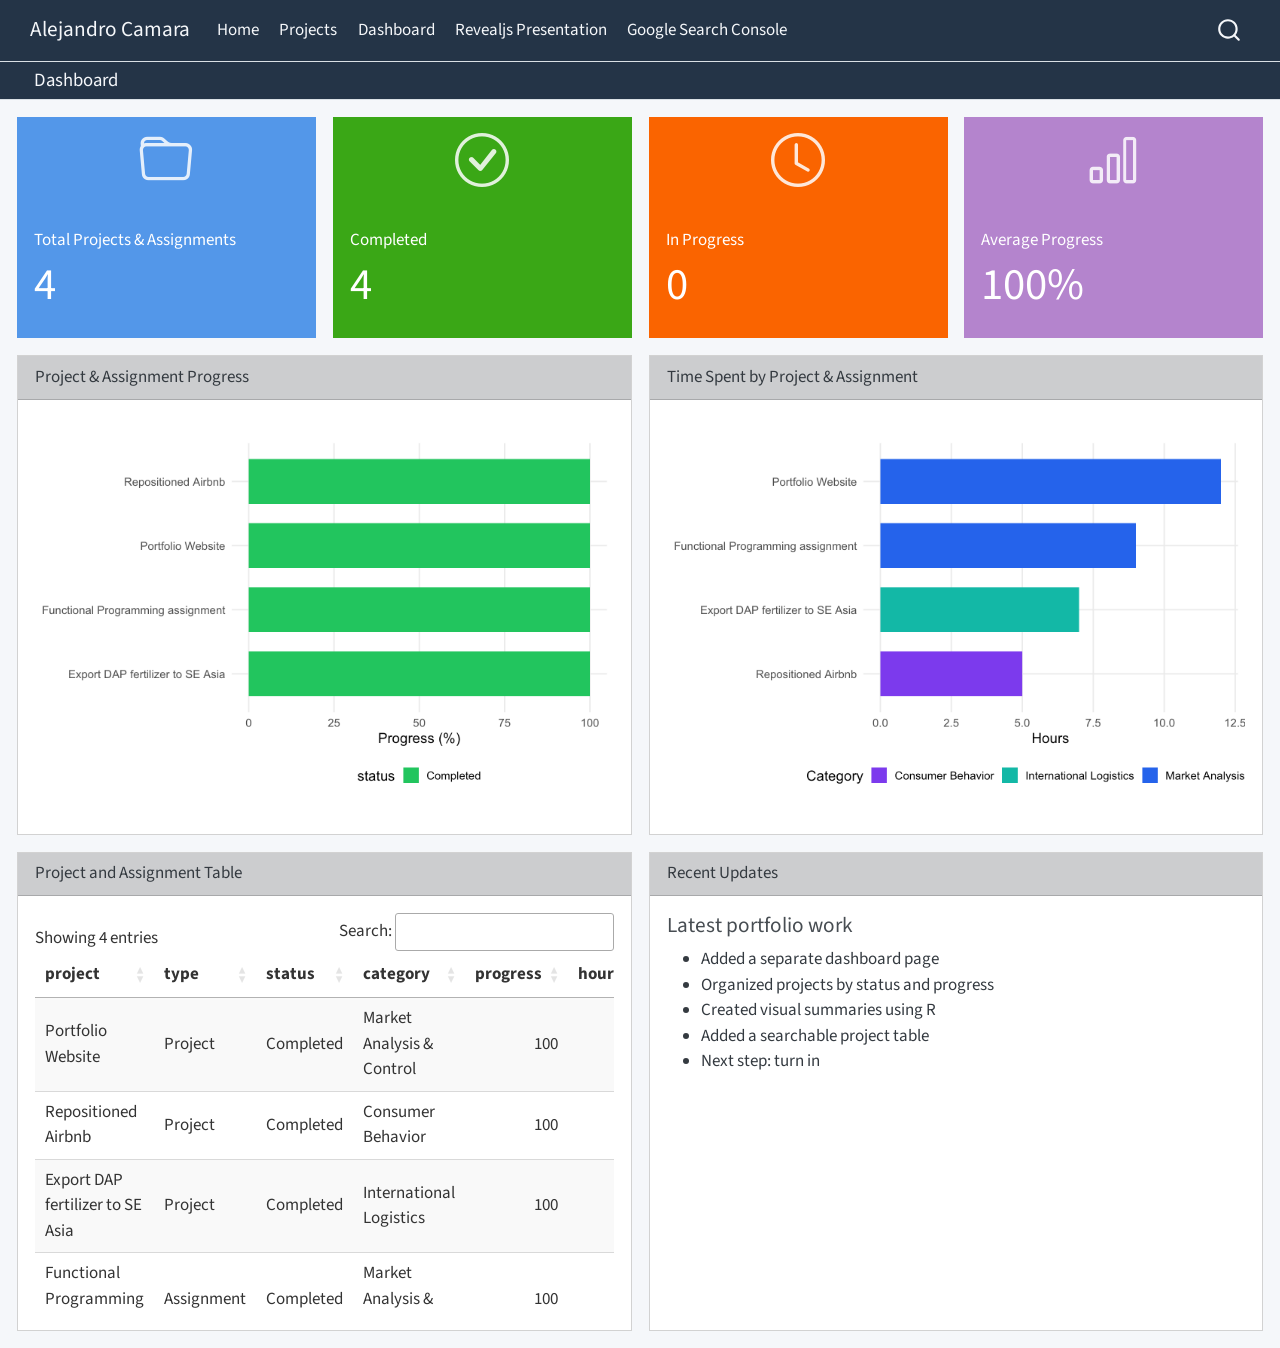
==== commit 39df88a1: "Built site for gh-pages" ====
--- a/dashboard.html
+++ b/dashboard.html
@@ -133,7 +133,7 @@
   </li>  
   <li class="nav-item">
     <a class="nav-link" href="./google-analytics.html"> 
-<span class="menu-text">Google Analytics</span></a>
+<span class="menu-text">Google Search Console</span></a>
   </li>  
 </ul>
           </div> <!-- /navcollapse -->
@@ -197,7 +197,7 @@
 Completed
 </p>
 <p class="value-box-value">
-3
+4
 </p>
 </div>
 </div>
@@ -213,7 +213,7 @@
 In Progress
 </p>
 <p class="value-box-value">
-1
+0
 </p>
 </div>
 </div>
@@ -229,7 +229,7 @@
 Average Progress
 </p>
 <p class="value-box-value">
-99%
+100%
 </p>
 </div>
 </div>
@@ -276,8 +276,8 @@
 </span></div></div>
 <div class="card-body html-fill-item html-fill-container">
 <div class="cell-output-display html-fill-item html-fill-container">
-<div class="datatables html-widget html-fill-item html-fill-container" id="htmlwidget-f6107564dc0f92869c06" style="width:100%;height:auto;"></div>
-<script type="application/json" data-for="htmlwidget-f6107564dc0f92869c06">{"x":{"filter":"none","vertical":false,"data":[["Portfolio Website","Repositioned Airbnb","Export DAP fertilizer to SE Asia","Functional Programming assignment"],["Project","Project","Project","Assignment"],["In Progress","Completed","Completed","Completed"],["Market Analysis &amp; Control","Consumer Behavior","International Logistics","Market Analysis &amp; Control"],[95,100,100,100],[12,5,9,15]],"container":"<table class=\"display\">\n  <thead>\n    <tr>\n      <th>project<\/th>\n      <th>type<\/th>\n      <th>status<\/th>\n      <th>category<\/th>\n      <th>progress<\/th>\n      <th>hours<\/th>\n    <\/tr>\n  <\/thead>\n<\/table>","options":{"bPaginate":false,"dom":"ifrt","language":{"info":"Showing _TOTAL_ entries"},"pageLength":3,"searching":true,"lengthChange":false,"columnDefs":[{"className":"dt-right","targets":[4,5]},{"name":"project","targets":0},{"name":"type","targets":1},{"name":"status","targets":2},{"name":"category","targets":3},{"name":"progress","targets":4},{"name":"hours","targets":5}],"order":[],"autoWidth":false,"orderClasses":false}},"evals":[],"jsHooks":[]}</script>
+<div class="datatables html-widget html-fill-item html-fill-container" id="htmlwidget-082934f9663a59179372" style="width:100%;height:auto;"></div>
+<script type="application/json" data-for="htmlwidget-082934f9663a59179372">{"x":{"filter":"none","vertical":false,"data":[["Portfolio Website","Repositioned Airbnb","Export DAP fertilizer to SE Asia","Functional Programming assignment"],["Project","Project","Project","Assignment"],["Completed","Completed","Completed","Completed"],["Market Analysis &amp; Control","Consumer Behavior","International Logistics","Market Analysis &amp; Control"],[100,100,100,100],[12,5,7,9]],"container":"<table class=\"display\">\n  <thead>\n    <tr>\n      <th>project<\/th>\n      <th>type<\/th>\n      <th>status<\/th>\n      <th>category<\/th>\n      <th>progress<\/th>\n      <th>hours<\/th>\n    <\/tr>\n  <\/thead>\n<\/table>","options":{"bPaginate":false,"dom":"ifrt","language":{"info":"Showing _TOTAL_ entries"},"pageLength":3,"searching":true,"lengthChange":false,"columnDefs":[{"className":"dt-right","targets":[4,5]},{"name":"project","targets":0},{"name":"type","targets":1},{"name":"status","targets":2},{"name":"category","targets":3},{"name":"progress","targets":4},{"name":"hours","targets":5}],"order":[],"autoWidth":false,"orderClasses":false}},"evals":[],"jsHooks":[]}</script>
 </div>
 </div>
 <bslib-tooltip placement="auto" bsoptions="[]" data-require-bs-version="5" data-require-bs-caller="tooltip()">
@@ -306,7 +306,7 @@
 </li>
 <li>Added a searchable project table<br>
 </li>
-<li>Next step: connect real GitHub and live demo links</li>
+<li>Next step: turn in</li>
 </ul>
 </div>
 <bslib-tooltip placement="auto" bsoptions="[]" data-require-bs-version="5" data-require-bs-caller="tooltip()">
